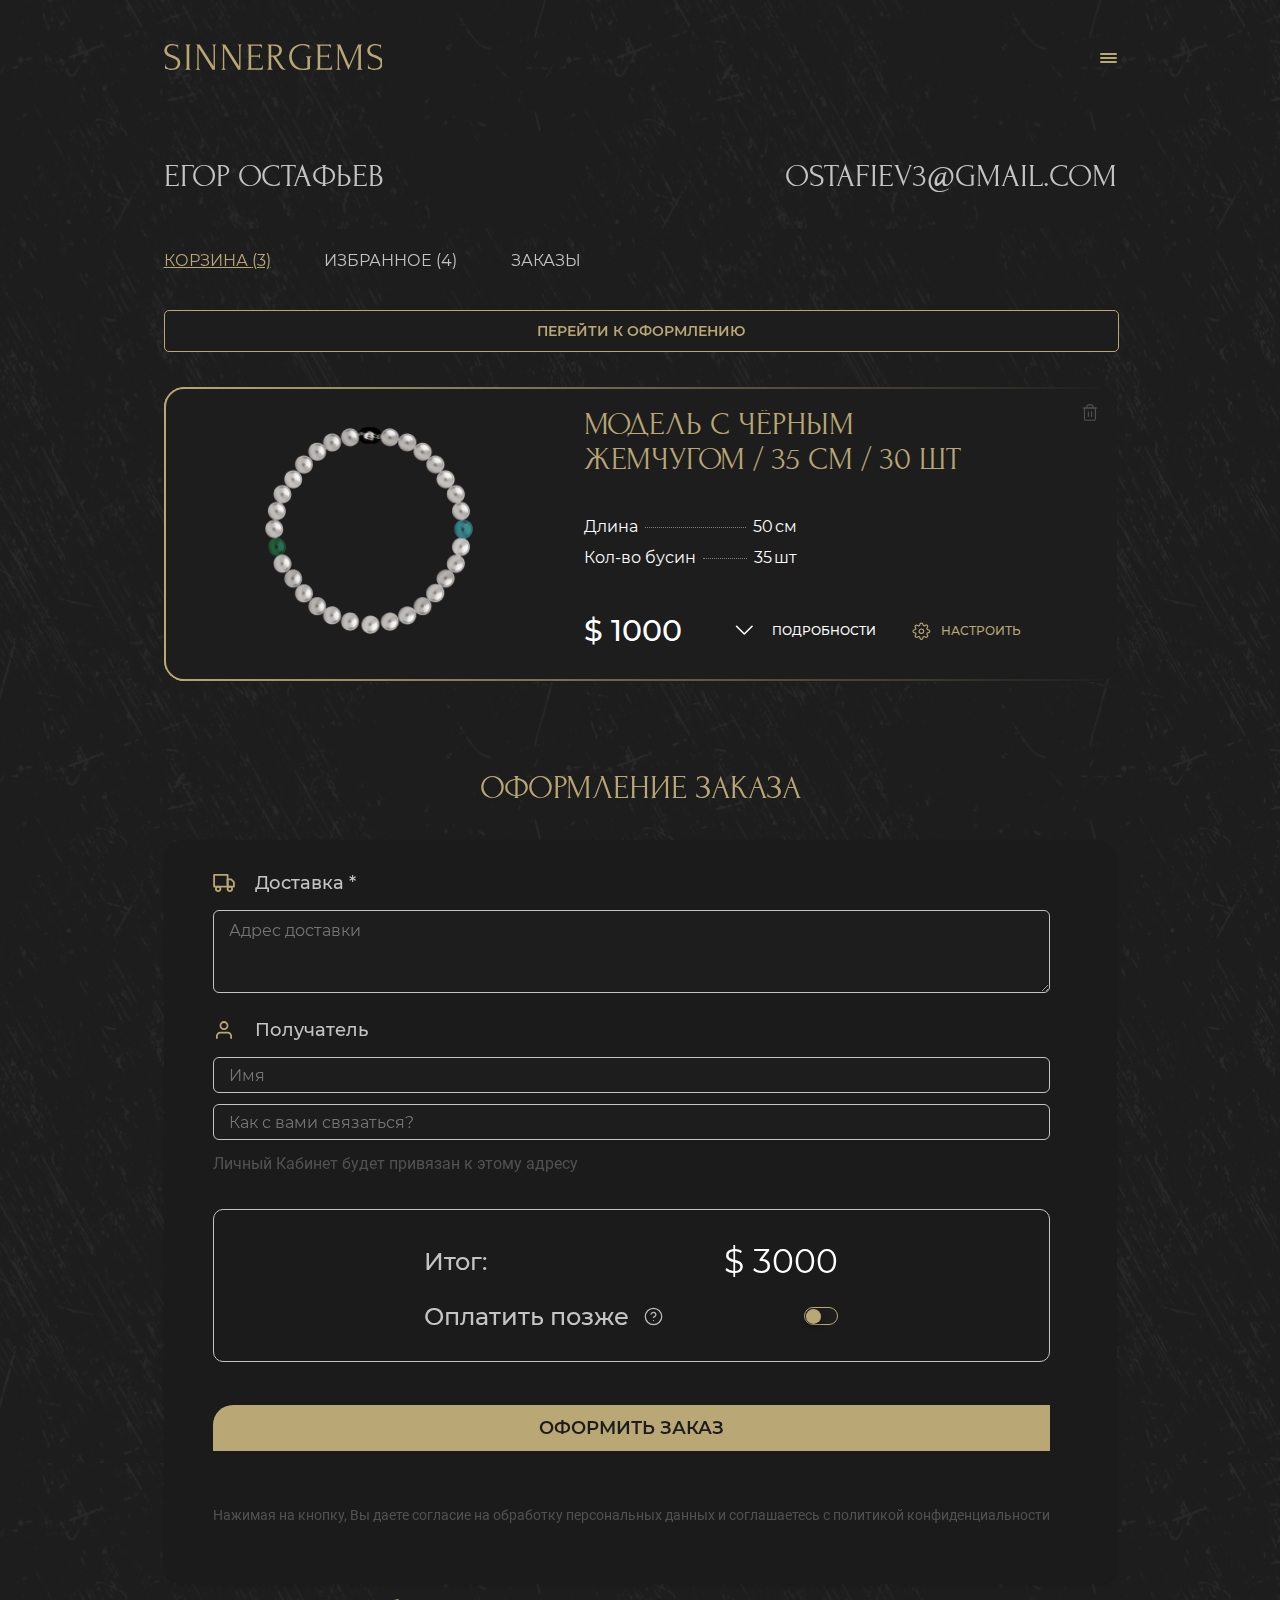
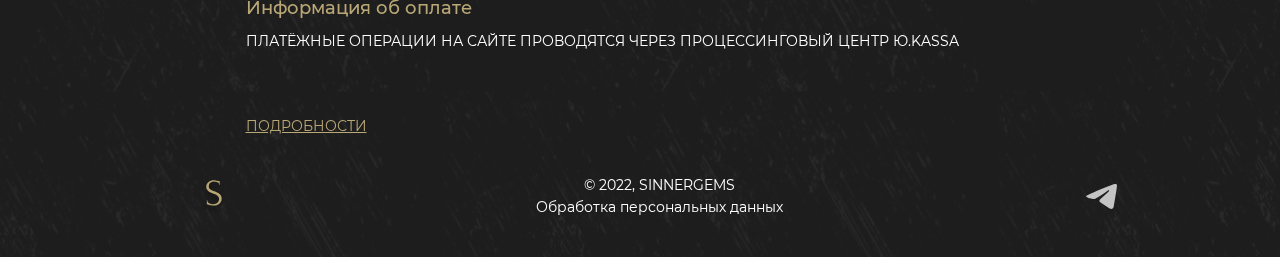
==== cart.html @ 1b8003d3 "скрипты" ====
<!DOCTYPE html>
<html lang="ru">

<head>
    <meta charset="UTF-8">
    <meta name="viewport" content="width=device-width, initial-scale=1.0">
    <title>Корзина</title>
    <link rel="stylesheet" href="static/cart/css/index.css">
</head>

<body class="body">
    <div class="page">

        <header class="header">
            <a href="#">
                <div class="logo"></div>
            </a>
            <ul class="header__links">
                <li><a class="header__link">каталог</a></li>
                <li><a class="header__link">конструктор</a></li>
                <li><a class="header__link">контакты</a></li>
                <li><a class="header__link">личный кабинет</a></li>
            </ul>
            <div class="header__icons">
                <button class="header__button header__button_profile header__button_profile_active"
                    type="button"></button>
                <button class="header__button header__button_like" type="button">21</button>
                <button class="header__button header__button_bag" type="button">
                    <div class="count">21</div>
                </button>
            </div>
            <button class="mobile-header__button"></button>
        </header>

        <main>

            <section class="profile">
                <p class="profile__info">егор остафьев</p>
                <p class="profile__info">ostafiev3@gmail.com</span></p>
            </section>

            <section class="navigation">
                <ul class="navigation__links">
                    <li><a class="navigation__link navigation__link_active">корзина <span>(3)</span></a></li>
                    <li><a class="navigation__link">избранное <span>(4)</span></a></li>
                    <li><a class="navigation__link">заказы <span></span></a></li>
                </ul>
            </section>

            <section class="content">
                <a class="content-link" href="#form">перейти к Оформлению</a>
                <div class="content-gradient">
                    <div class="content-cards-button">
                        <div class="content-cards">
                            <!-- карточка с выезжающим списком -->
                            <article class="card-list">
                                <button class="card-delete"></button>
                                <!-- карточка  -->
                                <div class="card">
                                    <div class="card__border">
                                        <div class="card__image-mobile">
                                            <img src="static/cart/images/tovar.png" alt="карточка товара"
                                                class="card__image">
                                        </div>
                                        <div class="card__information">
                                            <h2 class="card__title">
                                                Модель с чёрным жемчугом / <span>35</span> см / <span>30</span> шт
                                            </h2>

                                            <ul class="card__description">
                                                <li class="card__description-text">
                                                    <div class="description-text-left">Длина</div>
                                                    <div class="description-text-dotted"></div>
                                                    <div class="description-text-right">50&thinsp;см</div>
                                                </li>
                                                <li class="card__description-text">
                                                    <div class="description-text-left">Кол-во бусин</div>
                                                    <div class="description-text-dotted"></div>
                                                    <div class="description-text-right">35&thinsp;шт</div>
                                                </li>
                                            </ul>

                                            <div class="card__price-container">
                                                <p class="card__price">&dollar; <span>1000</span></p>
                                                <div class="card__buttons-mobile">
                                                    <button class="card__button">
                                                        <div class="card__button-logo"></div>
                                                        <p class="card__button-text">Подробности</p>
                                                    </button>
                                                    <a href='#' class="card__link">
                                                        <div class="card__button-logo-setting"></div>
                                                        <p class="card__button-text-setting">Настроить</p>
                                                    </a>
                                                </div>
                                            </div>
                                        </div>
                                    </div>
                                </div>
                                <!-- вылезающй список  -->
                                <div class="list-gradient">
                                    <ul class="list">
                                        <li class="list__item">
                                            <img class="list__item-img" src="static/cart/images/tovar1.png"
                                                alt="элемент товара">
                                            <div class="list__item-about">
                                                <div class="list__item-text">
                                                    <p class="list__item-title">Литая бусина</p>
                                                    <p class="list__item-country">&bull; <span>Филиппины</span></p>
                                                </div>
                                                <div class="list__item-quantity">23</div>
                                            </div>
                                        </li>
                                        <li class="list__item">
                                            <img class="list__item-img" src="static/cart/images/tovar2.png"
                                                alt="элемент товара">
                                            <div class="list__item-about">
                                                <div class="list__item-text">
                                                    <p class="list__item-title">Каменная бусина</p>
                                                    <p class="list__item-country">&bull; <span>Африка</span></p>
                                                </div>
                                                <div class="list__item-quantity">1</div>
                                            </div>
                                        </li>
                                        <li class="list__item">
                                            <img class="list__item-img" src="static/cart/images/tovar3.png"
                                                alt="элемент товара">
                                            <div class="list__item-about">
                                                <div class="list__item-text">
                                                    <p class="list__item-title">Литая бусина</p>
                                                    <p class="list__item-country">&bull; <span>Филиппины</span></p>
                                                </div>
                                                <div class="list__item-quantity">5</div>
                                            </div>
                                        </li>
                                    </ul>
                                </div>
                            </article>
                        </div>
                    </div>
                    <!--     <button class="content__button">&plus;добавить модель в конструкторе</button> -->
                </div>
                <div class="content-form">
                    <h2 class="form-title__mobile">оформление заказа</h2>
                    <form class="form" id="form">

                        <div class="form__main-container">
                            <!-- Элементы формы для информации о адресе доставки -->
                            <fieldset class="form__delivery-info">
                                <div for="delivery-info" class="form__label">
                                    <div class="form__label-logo form__label-logo_delivery"></div>
                                    <p class="form__label-text">Доставка *</p>
                                </div>
                                <textarea class="form__input form__input_delivery" type="text" id="delivery-info"
                                    placeholder="Адрес доставки"></textarea>
                            </fieldset>
                            <!-- Элементы формы для получения данных о пользователе  -->
                            <fieldset class="form__contact-info">
                                <div for="name" class="form__label">
                                    <div class="form__label-logo form__label-logo_user"></div>
                                    <p class="form__label-text">Получатель</p>
                                </div>
                                <input class="form__input form__input_user" type="text" name="name" id="name"
                                    placeholder="Имя">
                                <input class="form__input form__input_user" type="tel"
                                    placeholder="Как с вами связаться?">
                            </fieldset>
                            <p class="form__information-text">Личный Кабинет будет привязан к этому адресу</p>


                            <div class="form__info">
                                <div class="form__result">
                                    <p class="form__result-text">Итог:</p>
                                    <p class="form__result-price">&dollar; <span>3000</span></p>
                                </div>
                                <div class="form__result">
                                    <div class="form__result_ask-bloc">
                                        <p class="form__result-text">Оплатить позже</p>
                                        <div class="form__result-ask"
                                            data-tooltip="Вы можете отправить заказ без оплаты, наш менеджер свяжется с вами и оформит заказ в частном порядке.">
                                        </div>
                                    </div>
                                    <label class="filter">
                                        <input class="filter__checkbox" type="checkbox"></input>
                                        <span class="filter__checkbox-slider"></span>
                                    </label>
                                </div>
                            </div>
                            <button class="form__button" type="submit">оформить заказ</button>
                            <p class="form__information">Нажимая на кнопку, Вы даете согласие на обработку
                                персональных
                                данных и соглашаетесь с политикой конфиденциальности</p>
                        </div>
                    </form>
                    <div class="info">
                        <h3 class="info__title">Информация об оплате</h3>
                        <p class="info__text">Платёжные операции на сайте проводятся через процессинговый центр Ю.Kassa
                        </p>
                        <a class="info__link" href="#">Подробности</a>
                    </div>
                </div>
            </section>

            <footer class="footer">
                <div class="footer__gradient">
                    <a href="#">
                        <div class="logo-footer"></div>
                    </a>
                    <div class="copyright-container">
                        <p class="copyright-container__text">&copy; 2022, SINNERGEMS</p>
                        <p class="copyright-container__text">Обработка персональных данных</p>
                    </div>
                </div>
                <a class="footer__icon" href="#"></a>
            </footer>

        </main>
    </div>


    <!-- попап успешной оплаты -->
    <section class="popup-container popup__good_js_item">
        <div class="popup">
            <button class="popup__close popup__close_js_item" type="button"></button>
            <div class="popup__description">
                <h3 class="popup__description-title">оплата<br class="mobile-line-break"> прошла успешно</h3>
                <img class="popup__description-img popup__description-img_positiv"
                    src="static/cart/images/positivresult.svg" alt="">
                <p class="popup__description-text popup__description-text_positiv">Информация о доставке и все
                    подробности заказа теперь в Вашем Личном Кабинете</p>
                <a>
                    <div class="popup__description-contacts popup__description-contacts_positiv">
                        <div class="contacts-logo"></div>
                        <p class="contacts-link">&commat;sinnergems_help</p>
                    </div>
                </a>
            </div>
            <button class="popup__profile">
                <img class="popup__profile-img" alt="" src="static/cart/images/profilelogo.svg">
                <p class="popup__profile-text">перейти в личный кабинет</p>
            </button>
            <ul class="popup__footer-mobile">
                <a class="popup__description-contacts-mobile">
                    <div class="contacts-logo"></div>
                    <p class="contacts-link">&commat;sinnergems_help</p>
                </a>
                <button class="popup__footer-profile"></button>
            </ul>
        </div>
    </section>


    <!-- попап неудачной оплаты -->
    <section class="popup-container popup__bad_js_item">
        <div class="popup">
            <button class="popup__close popup__close_js_item" type="button"></button>
            <div class="popup__description">
                <h3 class="popup__description-title">Ошибка Оплаты</h3>
                <img class="popup__description-img popup__description-img_negativ"
                    src="static/cart/images/negativ-result.svg" alt="">
                <p class="popup__description-text popup__description-text_negativ">По какой-то причине платёж совершить
                    НЕ удалось, вы можете:<br>
                    &bull; попробовать оплатить ещё раз из Корзины<br>
                    &bull; обратиться к нам за помощью</p>
                <a>
                    <div class="popup__description-contacts popup__description-contacts_negativ">
                        <div class="contacts-logo"></div>
                        <p class="contacts-link">&commat;sinnergems_help</p>
                    </div>
                </a>
            </div>
            <form class="popup__form">
                <p class="popup__form-title">Заказ &numero; <span>6678453</span></p>
                <label class="popup__form-label">
                    Имя
                    <input class="popup__form-input" type="text" placeholder="Как к вам обращаться?">
                </label>
                <label class="popup__form-label">
                    Телефон / E-mail
                    <input class="popup__form-input" placeholder="Как с вами связаться?">
                </label>
                <button class="popup__form-button">отправить</button>
                <p class="popup__form-text">Нажимая на кнопку, Вы даете согласие
                    на обработку персональных данных
                    и соглашаетесь с политикой конфиденциальности</p>
            </form>
            <ul class="popup__footer-mobile">
                <a class="popup__description-contacts-mobile">
                    <div class="contacts-logo"></div>
                    <p class="contacts-link">&commat;sinnergems_help</p>
                </a>
                <button class="popup__footer-profile"></button>
            </ul>
        </div>
    </section>

    <!-- попап c шапкой для мобильной версии -->
    <section class="popup-header-container">
        <div class="popup-header">
            <button class="popup__close popup__close_header-popup" type="button"></button>
            <ul class="popup-header__items">
                <a href="#" class="item-link">
                    <li class="popup-header__item">
                        <div class="popup-header__li"></div>главная
                    </li>
                </a>
                <a href="#" class="item-link">
                    <li class="popup-header__item">
                        <div class="popup-header__li"></div>конструктор
                    </li>
                </a>
                <a href="#" class="item-link">
                    <li class="popup-header__item">
                        <div class="popup-header__li"></div>личный кабинет
                    </li>
                </a>
                <a href="#" class="item-link">
                    <li class="popup-header__item">
                        <div class="popup-header__li"></div>контакты
                    </li>
                </a>
            </ul>
        </div>
    </section>

    <script src="static/cart/js/index.js"></script>
</body>
---- static/cart/css/index.css ----
@import url(../vendor/normalize.css);
@import url(../fonts/fonts.css);
@import url(../blocks/body/body.css);
@import url(../blocks/page/page.css);
@import url(../blocks/header/header.css);
@import url(../blocks/profile/profile.css);
@import url(../blocks/navigation/navigation.css);
@import url(../blocks/logo/logo.css);
@import url(../blocks/content/content.css);
@import url(../blocks/content-cards-button/content-cards-button.css);
@import url(../blocks/card-list/card-list.css);
@import url(../blocks/content-form/content-form.css);
@import url(../blocks/filter/filter.css);
@import url(../blocks/footer/footer.css);
@import url(../blocks/popup/popup.css);
@import url(../blocks/popup-header/popup-header.css);
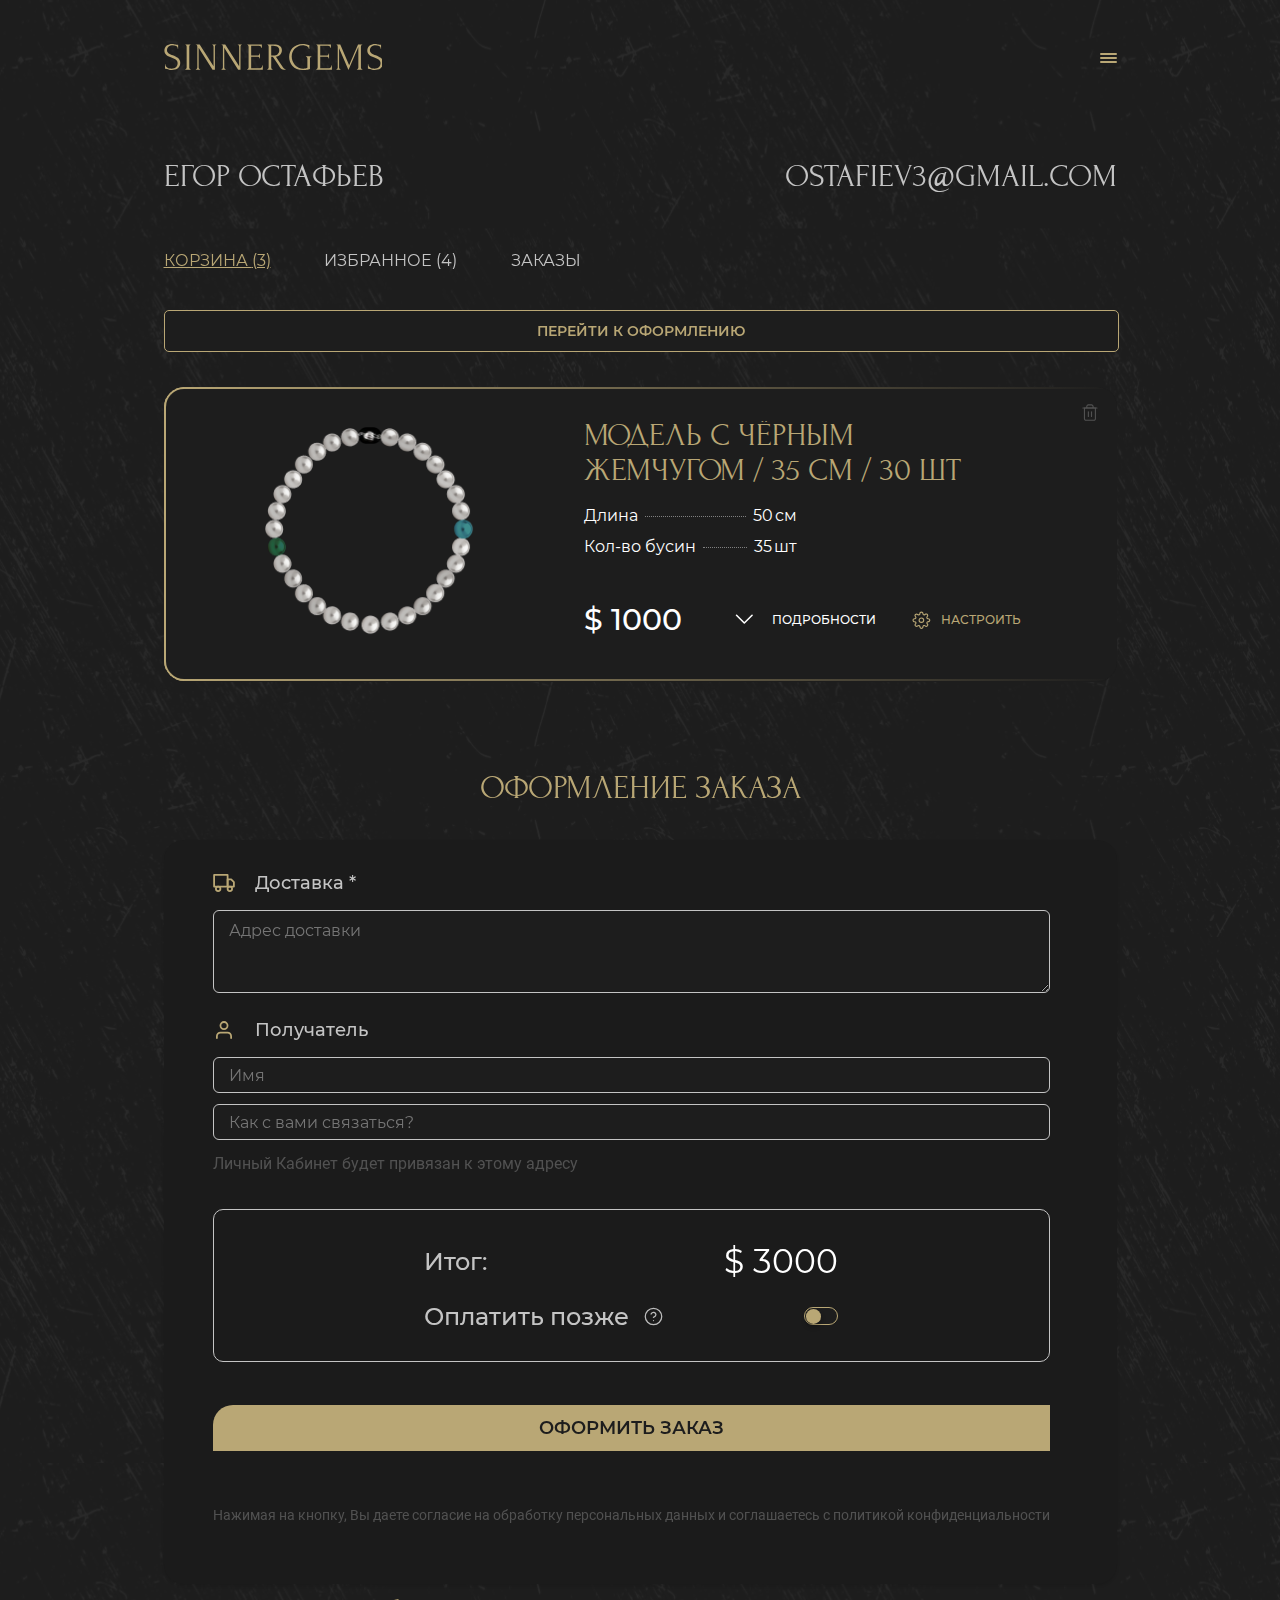
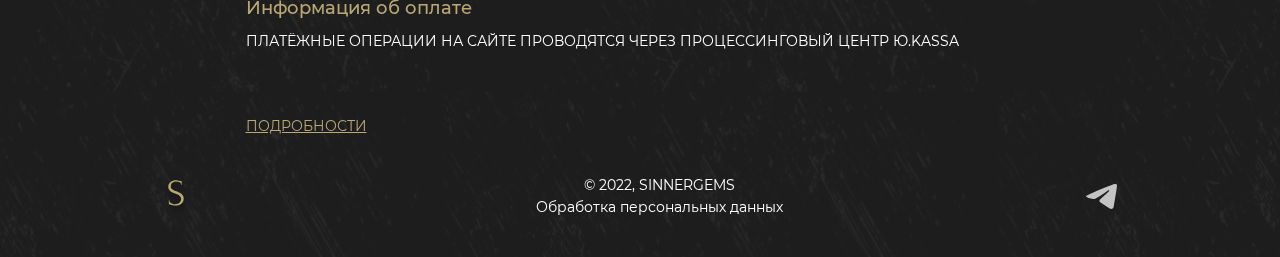
==== commit fd78c1a7: "footer" ====
--- a/cart.html
+++ b/cart.html
@@ -5,7 +5,7 @@
     <meta charset="UTF-8">
     <meta name="viewport" content="width=device-width, initial-scale=1.0">
     <title>Корзина</title>
-    <link rel="stylesheet" href="static/cart/css/index.css">
+    <link rel="stylesheet" href="static/main/cart/css/index.css">
 </head>
 
 <body class="body">
@@ -59,7 +59,7 @@
                                 <div class="card">
                                     <div class="card__border">
                                         <div class="card__image-mobile">
-                                            <img src="static/cart/images/tovar.png" alt="карточка товара"
+                                            <img src="static/main/cart/images/tovar.png" alt="карточка товара"
                                                 class="card__image">
                                         </div>
                                         <div class="card__information">
@@ -100,7 +100,7 @@
                                 <div class="list-gradient">
                                     <ul class="list">
                                         <li class="list__item">
-                                            <img class="list__item-img" src="static/cart/images/tovar1.png"
+                                            <img class="list__item-img" src="static/main/cart/images/tovar1.png"
                                                 alt="элемент товара">
                                             <div class="list__item-about">
                                                 <div class="list__item-text">
@@ -111,7 +111,7 @@
                                             </div>
                                         </li>
                                         <li class="list__item">
-                                            <img class="list__item-img" src="static/cart/images/tovar2.png"
+                                            <img class="list__item-img" src="static/main/cart/images/tovar2.png"
                                                 alt="элемент товара">
                                             <div class="list__item-about">
                                                 <div class="list__item-text">
@@ -122,7 +122,7 @@
                                             </div>
                                         </li>
                                         <li class="list__item">
-                                            <img class="list__item-img" src="static/cart/images/tovar3.png"
+                                            <img class="list__item-img" src="static/main/cart/images/tovar3.png"
                                                 alt="элемент товара">
                                             <div class="list__item-about">
                                                 <div class="list__item-text">
@@ -199,21 +199,19 @@
                     </div>
                 </div>
             </section>
-
-            <footer class="footer">
-                <div class="footer__gradient">
-                    <a href="#">
-                        <div class="logo-footer"></div>
-                    </a>
-                    <div class="copyright-container">
-                        <p class="copyright-container__text">&copy; 2022, SINNERGEMS</p>
-                        <p class="copyright-container__text">Обработка персональных данных</p>
-                    </div>
+        </main>
+        <footer class="footer">
+            <div class="footer__gradient">
+                <a href="#">
+                    <div class="logo-footer"></div>
+                </a>
+                <div class="copyright-container">
+                    <p class="copyright-container__text">&copy; 2022, SINNERGEMS</p>
+                    <p class="copyright-container__text">Обработка персональных данных</p>
                 </div>
-                <a class="footer__icon" href="#"></a>
-            </footer>
-
-        </main>
+            </div>
+            <a class="footer__icon" href="#"></a>
+        </footer>
     </div>
 
 
@@ -224,7 +222,7 @@
             <div class="popup__description">
                 <h3 class="popup__description-title">оплата<br class="mobile-line-break"> прошла успешно</h3>
                 <img class="popup__description-img popup__description-img_positiv"
-                    src="static/cart/images/positivresult.svg" alt="">
+                    src="static/main/cart/images/positivresult.svg" alt="">
                 <p class="popup__description-text popup__description-text_positiv">Информация о доставке и все
                     подробности заказа теперь в Вашем Личном Кабинете</p>
                 <a>
@@ -235,7 +233,7 @@
                 </a>
             </div>
             <button class="popup__profile">
-                <img class="popup__profile-img" alt="" src="static/cart/images/profilelogo.svg">
+                <img class="popup__profile-img" alt="" src="static/main/cart/images/profilelogo.svg">
                 <p class="popup__profile-text">перейти в личный кабинет</p>
             </button>
             <ul class="popup__footer-mobile">
@@ -256,7 +254,7 @@
             <div class="popup__description">
                 <h3 class="popup__description-title">Ошибка Оплаты</h3>
                 <img class="popup__description-img popup__description-img_negativ"
-                    src="static/cart/images/negativ-result.svg" alt="">
+                    src="static/main/cart/images/negativ-result.svg" alt="">
                 <p class="popup__description-text popup__description-text_negativ">По какой-то причине платёж совершить
                     НЕ удалось, вы можете:<br>
                     &bull; попробовать оплатить ещё раз из Корзины<br>
@@ -322,5 +320,5 @@
         </div>
     </section>
 
-    <script src="static/cart/js/index.js"></script>
+    <script src="static/main/cart/js/index.js"></script>
 </body>--- a/static/main/cart/css/index.css
+++ b/static/main/cart/css/index.css
@@ -0,0 +1,18 @@
+@import url(../vendor/normalize.css);
+@import url(../fonts/fonts.css);
+@import url(../blocks/body/body.css);
+@import url(../blocks/page/page.css);
+@import url(../blocks/header/header.css);
+@import url(../blocks/profile/profile.css);
+@import url(../blocks/navigation/navigation.css);
+@import url(../blocks/logo/logo.css);
+@import url(../blocks/content/content.css);
+@import url(../blocks/content-cards-button/content-cards-button.css);
+@import url(../blocks/card-list/card-list.css);
+@import url(../blocks/content-form/content-form.css);
+@import url(../blocks/filter/filter.css);
+@import url(../blocks/footer/footer.css);
+@import url(../blocks/popup/popup.css);
+@import url(../blocks/popup-header/popup-header.css);
+
+
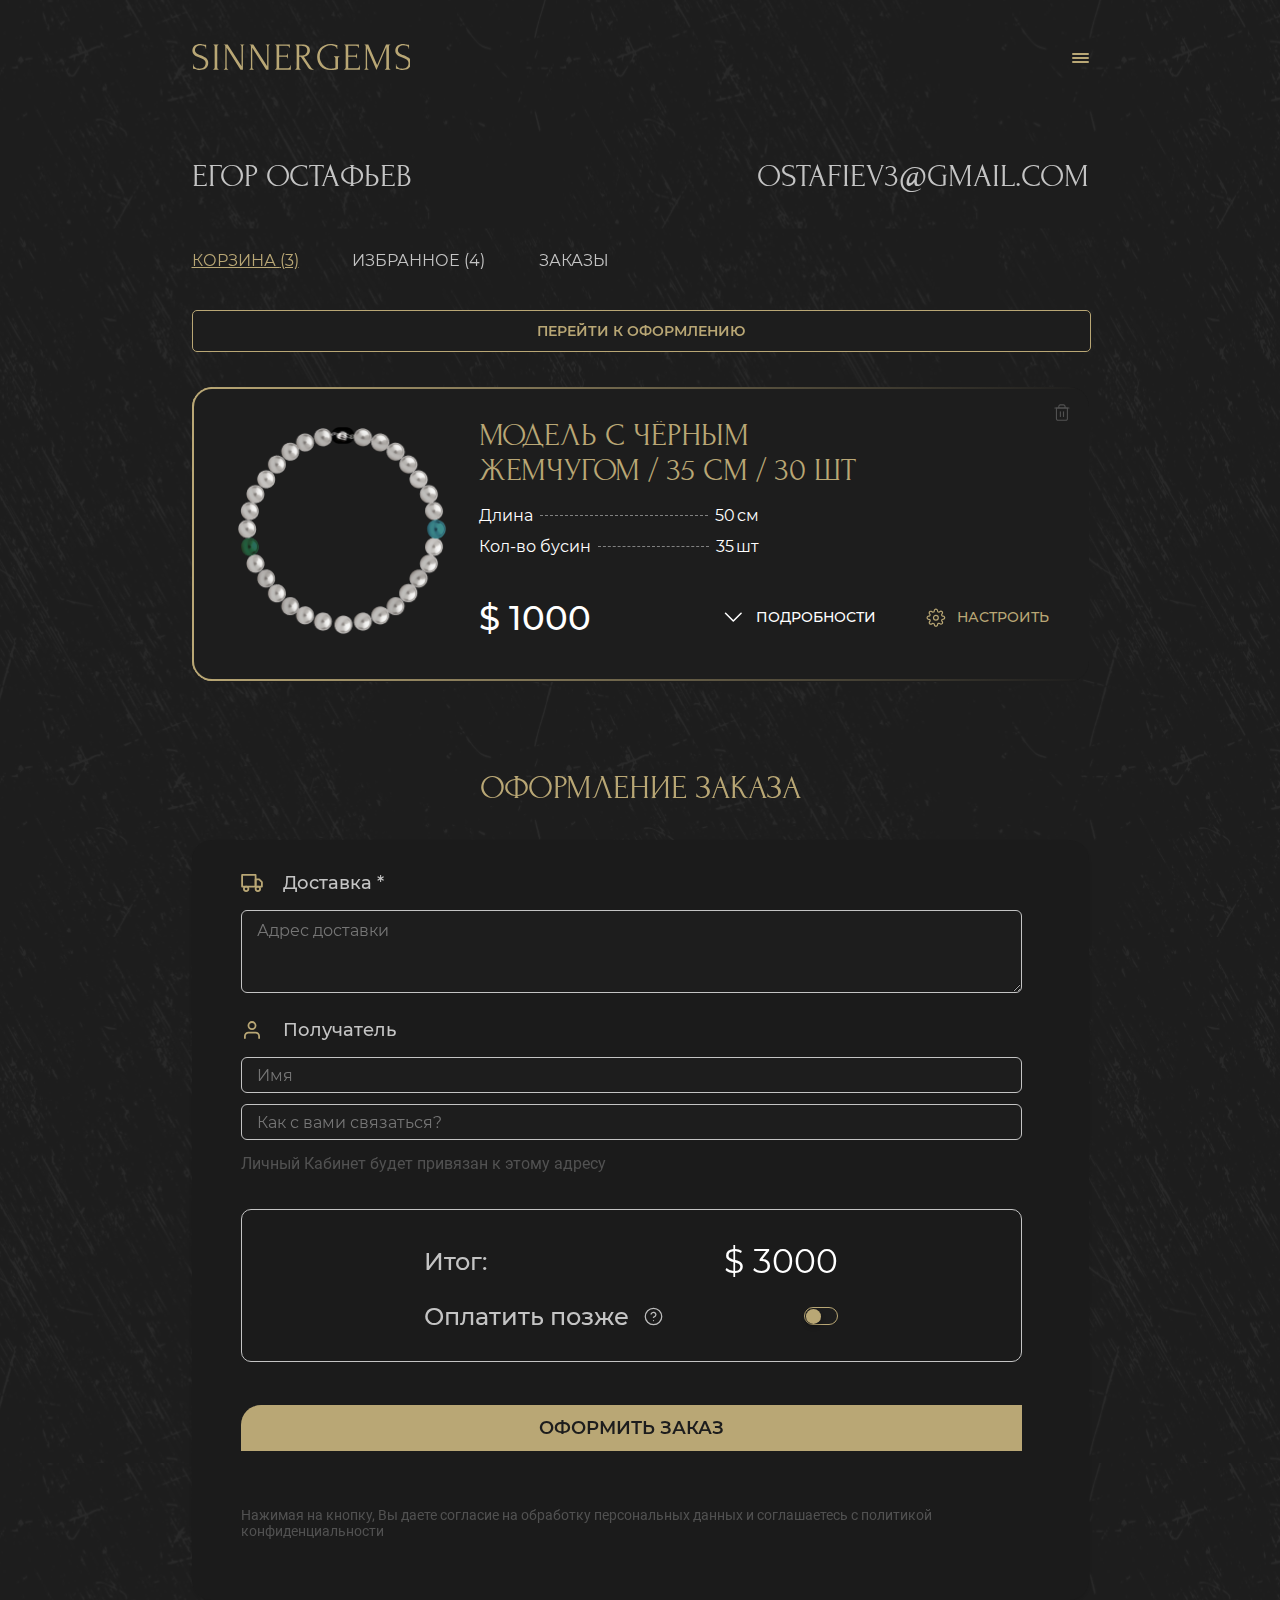
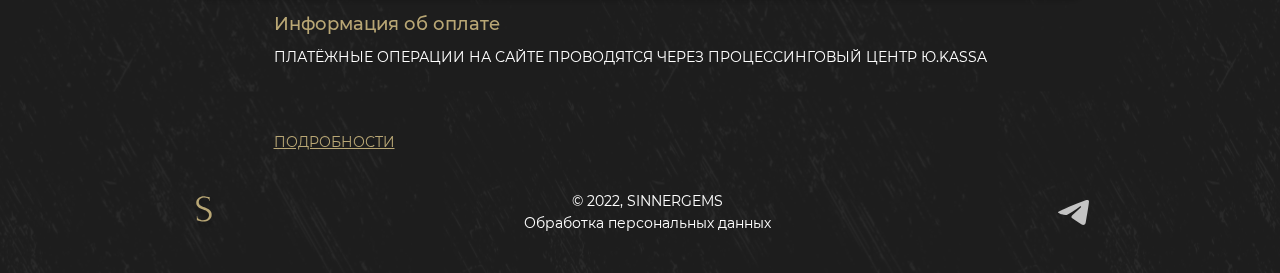
==== commit f4d88f21: "верстка + адаптив + js" ====
--- a/cart.html
+++ b/cart.html
@@ -50,7 +50,7 @@
             <section class="content">
                 <a class="content-link" href="#form">перейти к Оформлению</a>
                 <div class="content-gradient">
-                    <div class="content-cards-button">
+                  
                         <div class="content-cards">
                             <!-- карточка с выезжающим списком -->
                             <article class="card-list">
@@ -58,8 +58,9 @@
                                 <!-- карточка  -->
                                 <div class="card">
                                     <div class="card__border">
+                                
                                         <div class="card__image-mobile">
-                                            <img src="static/main/cart/images/tovar.png" alt="карточка товара"
+                                            <img src="static/main/orders-setting/images/tovar.png" alt="карточка товара"
                                                 class="card__image">
                                         </div>
                                         <div class="card__information">
@@ -70,12 +71,12 @@
                                             <ul class="card__description">
                                                 <li class="card__description-text">
                                                     <div class="description-text-left">Длина</div>
-                                                    <div class="description-text-dotted"></div>
+                                                    <div class="description-text-dashed"></div>
                                                     <div class="description-text-right">50&thinsp;см</div>
                                                 </li>
                                                 <li class="card__description-text">
                                                     <div class="description-text-left">Кол-во бусин</div>
-                                                    <div class="description-text-dotted"></div>
+                                                    <div class="description-text-dashed"></div>
                                                     <div class="description-text-right">35&thinsp;шт</div>
                                                 </li>
                                             </ul>
@@ -136,15 +137,17 @@
                                 </div>
                             </article>
                         </div>
-                    </div>
+        
                     <!--     <button class="content__button">&plus;добавить модель в конструкторе</button> -->
                 </div>
+
+              
                 <div class="content-form">
                     <h2 class="form-title__mobile">оформление заказа</h2>
                     <form class="form" id="form">
 
                         <div class="form__main-container">
-                            <!-- Элементы формы для информации о адресе доставки -->
+                         <!--     Элементы формы для информации о адресе доставки -->
                             <fieldset class="form__delivery-info">
                                 <div for="delivery-info" class="form__label">
                                     <div class="form__label-logo form__label-logo_delivery"></div>
@@ -153,7 +156,7 @@
                                 <textarea class="form__input form__input_delivery" type="text" id="delivery-info"
                                     placeholder="Адрес доставки"></textarea>
                             </fieldset>
-                            <!-- Элементы формы для получения данных о пользователе  -->
+                          <!--   Элементы формы для получения данных о пользователе  -->
                             <fieldset class="form__contact-info">
                                 <div for="name" class="form__label">
                                     <div class="form__label-logo form__label-logo_user"></div>
@@ -197,8 +200,11 @@
                         </p>
                         <a class="info__link" href="#">Подробности</a>
                     </div>
-                </div>
+                </div> 
+
+            
             </section>
+
         </main>
         <footer class="footer">
             <div class="footer__gradient">
--- a/static/main/cart/css/index.css
+++ b/static/main/cart/css/index.css
@@ -7,7 +7,7 @@
 @import url(../blocks/navigation/navigation.css);
 @import url(../blocks/logo/logo.css);
 @import url(../blocks/content/content.css);
-@import url(../blocks/content-cards-button/content-cards-button.css);
+@import url(../blocks/content-cards/content-cards.css);
 @import url(../blocks/card-list/card-list.css);
 @import url(../blocks/content-form/content-form.css);
 @import url(../blocks/filter/filter.css);
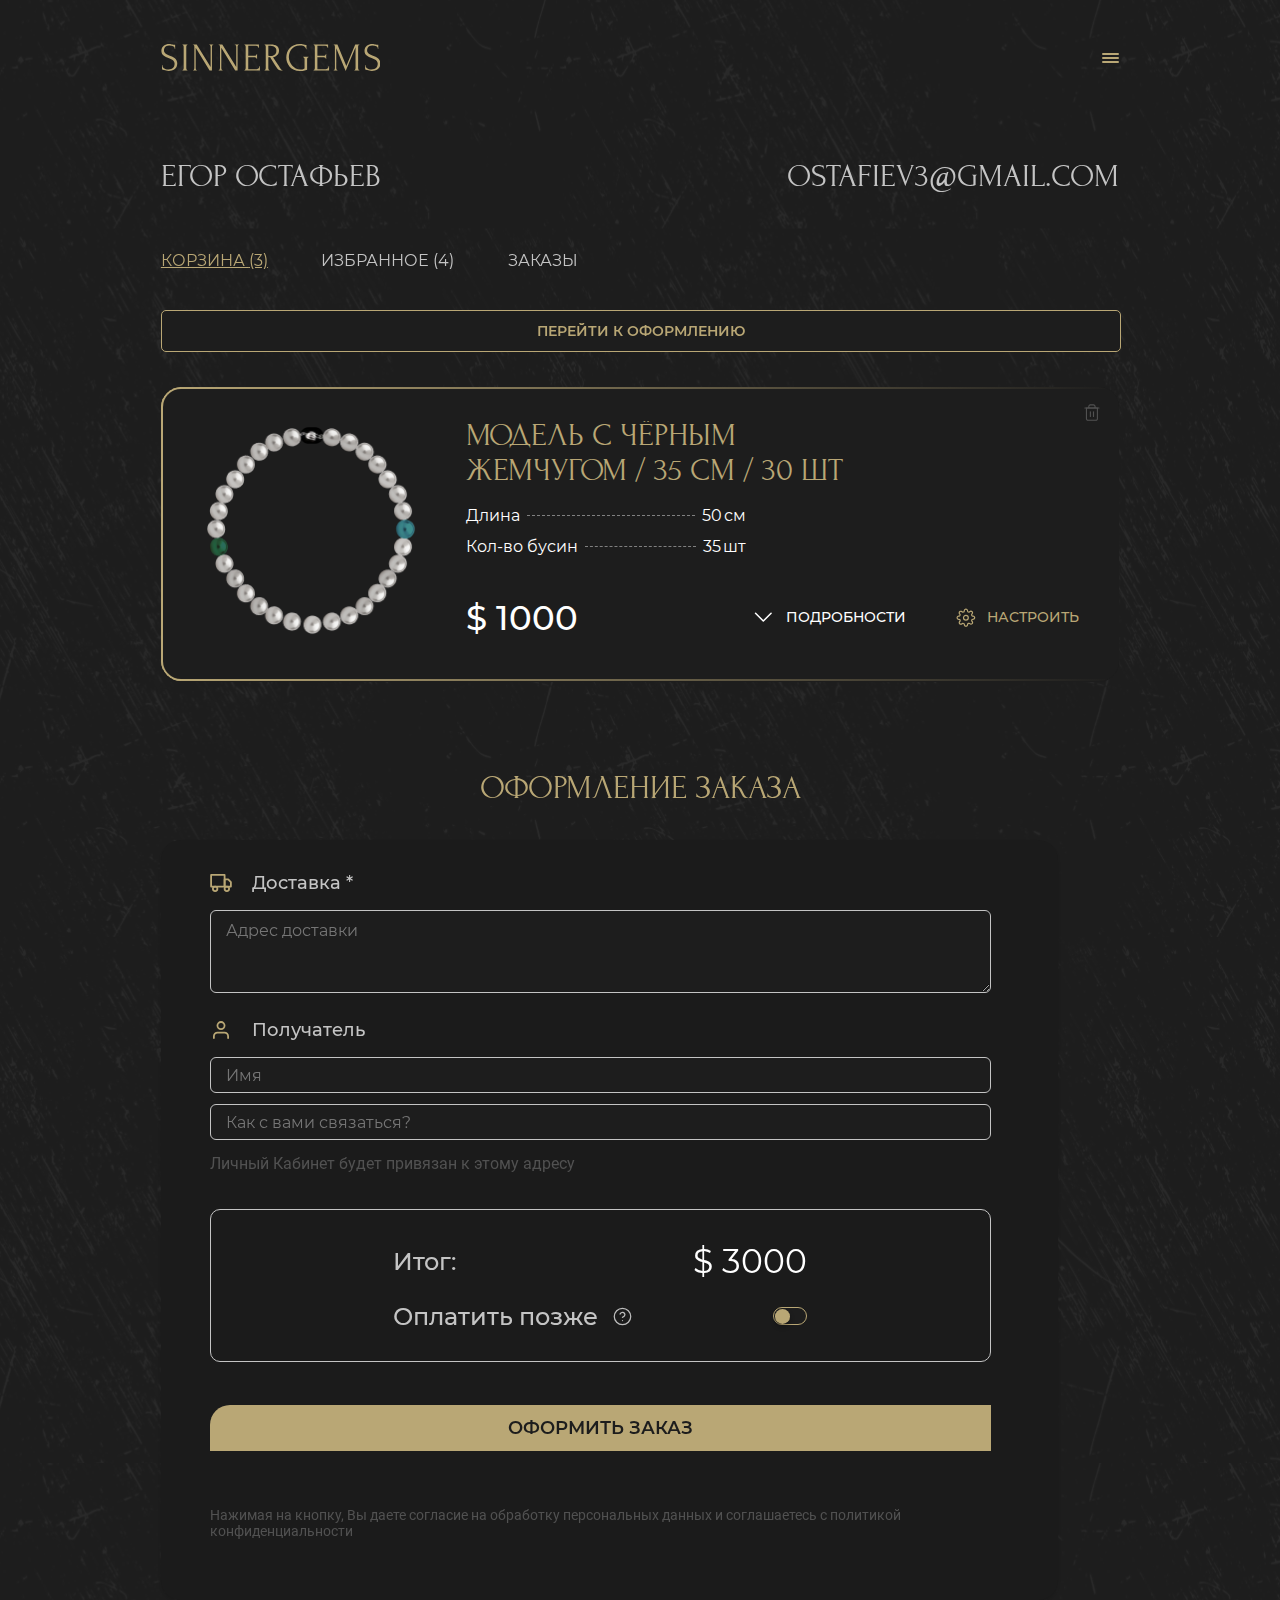
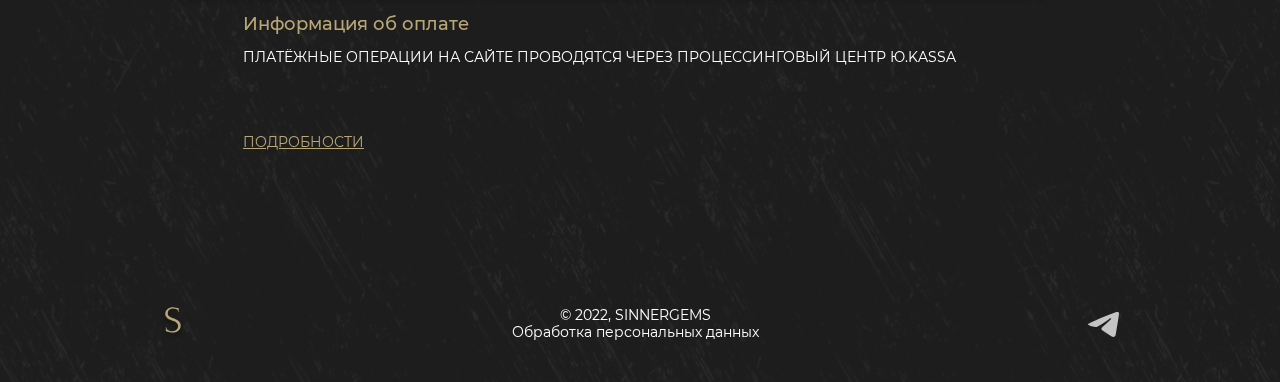
==== commit 4c7ac3fb: "скрол, футер" ====
--- a/cart.html
+++ b/cart.html
@@ -49,105 +49,105 @@
 
             <section class="content">
                 <a class="content-link" href="#form">перейти к Оформлению</a>
-                <div class="content-gradient">
-                  
-                        <div class="content-cards">
-                            <!-- карточка с выезжающим списком -->
-                            <article class="card-list">
-                                <button class="card-delete"></button>
-                                <!-- карточка  -->
-                                <div class="card">
-                                    <div class="card__border">
-                                
-                                        <div class="card__image-mobile">
-                                            <img src="static/main/orders-setting/images/tovar.png" alt="карточка товара"
-                                                class="card__image">
-                                        </div>
-                                        <div class="card__information">
-                                            <h2 class="card__title">
-                                                Модель с чёрным жемчугом / <span>35</span> см / <span>30</span> шт
-                                            </h2>
-
-                                            <ul class="card__description">
-                                                <li class="card__description-text">
-                                                    <div class="description-text-left">Длина</div>
-                                                    <div class="description-text-dashed"></div>
-                                                    <div class="description-text-right">50&thinsp;см</div>
-                                                </li>
-                                                <li class="card__description-text">
-                                                    <div class="description-text-left">Кол-во бусин</div>
-                                                    <div class="description-text-dashed"></div>
-                                                    <div class="description-text-right">35&thinsp;шт</div>
-                                                </li>
-                                            </ul>
-
-                                            <div class="card__price-container">
-                                                <p class="card__price">&dollar; <span>1000</span></p>
-                                                <div class="card__buttons-mobile">
-                                                    <button class="card__button">
-                                                        <div class="card__button-logo"></div>
-                                                        <p class="card__button-text">Подробности</p>
-                                                    </button>
-                                                    <a href='#' class="card__link">
-                                                        <div class="card__button-logo-setting"></div>
-                                                        <p class="card__button-text-setting">Настроить</p>
-                                                    </a>
-                                                </div>
-                                            </div>
-                                        </div>
-                                    </div>
-                                </div>
-                                <!-- вылезающй список  -->
-                                <div class="list-gradient">
-                                    <ul class="list">
-                                        <li class="list__item">
-                                            <img class="list__item-img" src="static/main/cart/images/tovar1.png"
-                                                alt="элемент товара">
-                                            <div class="list__item-about">
-                                                <div class="list__item-text">
-                                                    <p class="list__item-title">Литая бусина</p>
-                                                    <p class="list__item-country">&bull; <span>Филиппины</span></p>
-                                                </div>
-                                                <div class="list__item-quantity">23</div>
-                                            </div>
+
+
+                <div class="content-cards">
+                    <!-- карточка с выезжающим списком -->
+                    <article class="card-list">
+                        <button class="card-delete"></button>
+                        <!-- карточка  -->
+                        <div class="card">
+                            <div class="card__border">
+
+                                <div class="card__image-mobile">
+                                    <img src="static/main/orders-setting/images/tovar.png" alt="карточка товара"
+                                        class="card__image">
+                                </div>
+                                <div class="card__information">
+                                    <h2 class="card__title">
+                                        Модель с чёрным жемчугом / <span>35</span> см / <span>30</span> шт
+                                    </h2>
+
+                                    <ul class="card__description">
+                                        <li class="card__description-text">
+                                            <div class="description-text-left">Длина</div>
+                                            <div class="description-text-dashed"></div>
+                                            <div class="description-text-right">50&thinsp;см</div>
                                         </li>
-                                        <li class="list__item">
-                                            <img class="list__item-img" src="static/main/cart/images/tovar2.png"
-                                                alt="элемент товара">
-                                            <div class="list__item-about">
-                                                <div class="list__item-text">
-                                                    <p class="list__item-title">Каменная бусина</p>
-                                                    <p class="list__item-country">&bull; <span>Африка</span></p>
-                                                </div>
-                                                <div class="list__item-quantity">1</div>
-                                            </div>
-                                        </li>
-                                        <li class="list__item">
-                                            <img class="list__item-img" src="static/main/cart/images/tovar3.png"
-                                                alt="элемент товара">
-                                            <div class="list__item-about">
-                                                <div class="list__item-text">
-                                                    <p class="list__item-title">Литая бусина</p>
-                                                    <p class="list__item-country">&bull; <span>Филиппины</span></p>
-                                                </div>
-                                                <div class="list__item-quantity">5</div>
-                                            </div>
+                                        <li class="card__description-text">
+                                            <div class="description-text-left">Кол-во бусин</div>
+                                            <div class="description-text-dashed"></div>
+                                            <div class="description-text-right">35&thinsp;шт</div>
                                         </li>
                                     </ul>
-                                </div>
-                            </article>
+
+                                    <div class="card__price-container">
+                                        <p class="card__price">&dollar; <span>1000</span></p>
+                                        <div class="card__buttons-mobile">
+                                            <button class="card__button">
+                                                <div class="card__button-logo"></div>
+                                                <p class="card__button-text">Подробности</p>
+                                            </button>
+                                            <a href='#' class="card__link">
+                                                <div class="card__button-logo-setting"></div>
+                                                <p class="card__button-text-setting">Настроить</p>
+                                            </a>
+                                        </div>
+                                    </div>
+                                </div>
+                            </div>
                         </div>
-        
-                    <!--     <button class="content__button">&plus;добавить модель в конструкторе</button> -->
+                        <!-- вылезающй список  -->
+                        <div class="list-gradient">
+                            <ul class="list">
+                                <li class="list__item">
+                                    <img class="list__item-img" src="static/main/cart/images/tovar1.png"
+                                        alt="элемент товара">
+                                    <div class="list__item-about">
+                                        <div class="list__item-text">
+                                            <p class="list__item-title">Литая бусина</p>
+                                            <p class="list__item-country">&bull; <span>Филиппины</span></p>
+                                        </div>
+                                        <div class="list__item-quantity">23</div>
+                                    </div>
+                                </li>
+                                <li class="list__item">
+                                    <img class="list__item-img" src="static/main/cart/images/tovar2.png"
+                                        alt="элемент товара">
+                                    <div class="list__item-about">
+                                        <div class="list__item-text">
+                                            <p class="list__item-title">Каменная бусина</p>
+                                            <p class="list__item-country">&bull; <span>Африка</span></p>
+                                        </div>
+                                        <div class="list__item-quantity">1</div>
+                                    </div>
+                                </li>
+                                <li class="list__item">
+                                    <img class="list__item-img" src="static/main/cart/images/tovar3.png"
+                                        alt="элемент товара">
+                                    <div class="list__item-about">
+                                        <div class="list__item-text">
+                                            <p class="list__item-title">Литая бусина</p>
+                                            <p class="list__item-country">&bull; <span>Филиппины</span></p>
+                                        </div>
+                                        <div class="list__item-quantity">5</div>
+                                    </div>
+                                </li>
+                            </ul>
+                        </div>
+                    </article>
                 </div>
 
-              
+                <!--     <button class="content__button">&plus;добавить модель в конструкторе</button> -->
+
+
+
                 <div class="content-form">
                     <h2 class="form-title__mobile">оформление заказа</h2>
                     <form class="form" id="form">
 
                         <div class="form__main-container">
-                         <!--     Элементы формы для информации о адресе доставки -->
+                            <!--     Элементы формы для информации о адресе доставки -->
                             <fieldset class="form__delivery-info">
                                 <div for="delivery-info" class="form__label">
                                     <div class="form__label-logo form__label-logo_delivery"></div>
@@ -156,7 +156,7 @@
                                 <textarea class="form__input form__input_delivery" type="text" id="delivery-info"
                                     placeholder="Адрес доставки"></textarea>
                             </fieldset>
-                          <!--   Элементы формы для получения данных о пользователе  -->
+                            <!--   Элементы формы для получения данных о пользователе  -->
                             <fieldset class="form__contact-info">
                                 <div for="name" class="form__label">
                                     <div class="form__label-logo form__label-logo_user"></div>
@@ -200,14 +200,13 @@
                         </p>
                         <a class="info__link" href="#">Подробности</a>
                     </div>
-                </div> 
-
-            
+                </div>
+
+
             </section>
 
         </main>
         <footer class="footer">
-            <div class="footer__gradient">
                 <a href="#">
                     <div class="logo-footer"></div>
                 </a>
@@ -215,7 +214,6 @@
                     <p class="copyright-container__text">&copy; 2022, SINNERGEMS</p>
                     <p class="copyright-container__text">Обработка персональных данных</p>
                 </div>
-            </div>
             <a class="footer__icon" href="#"></a>
         </footer>
     </div>
@@ -327,4 +325,6 @@
     </section>
 
     <script src="static/main/cart/js/index.js"></script>
-</body>+</body>
+
+
